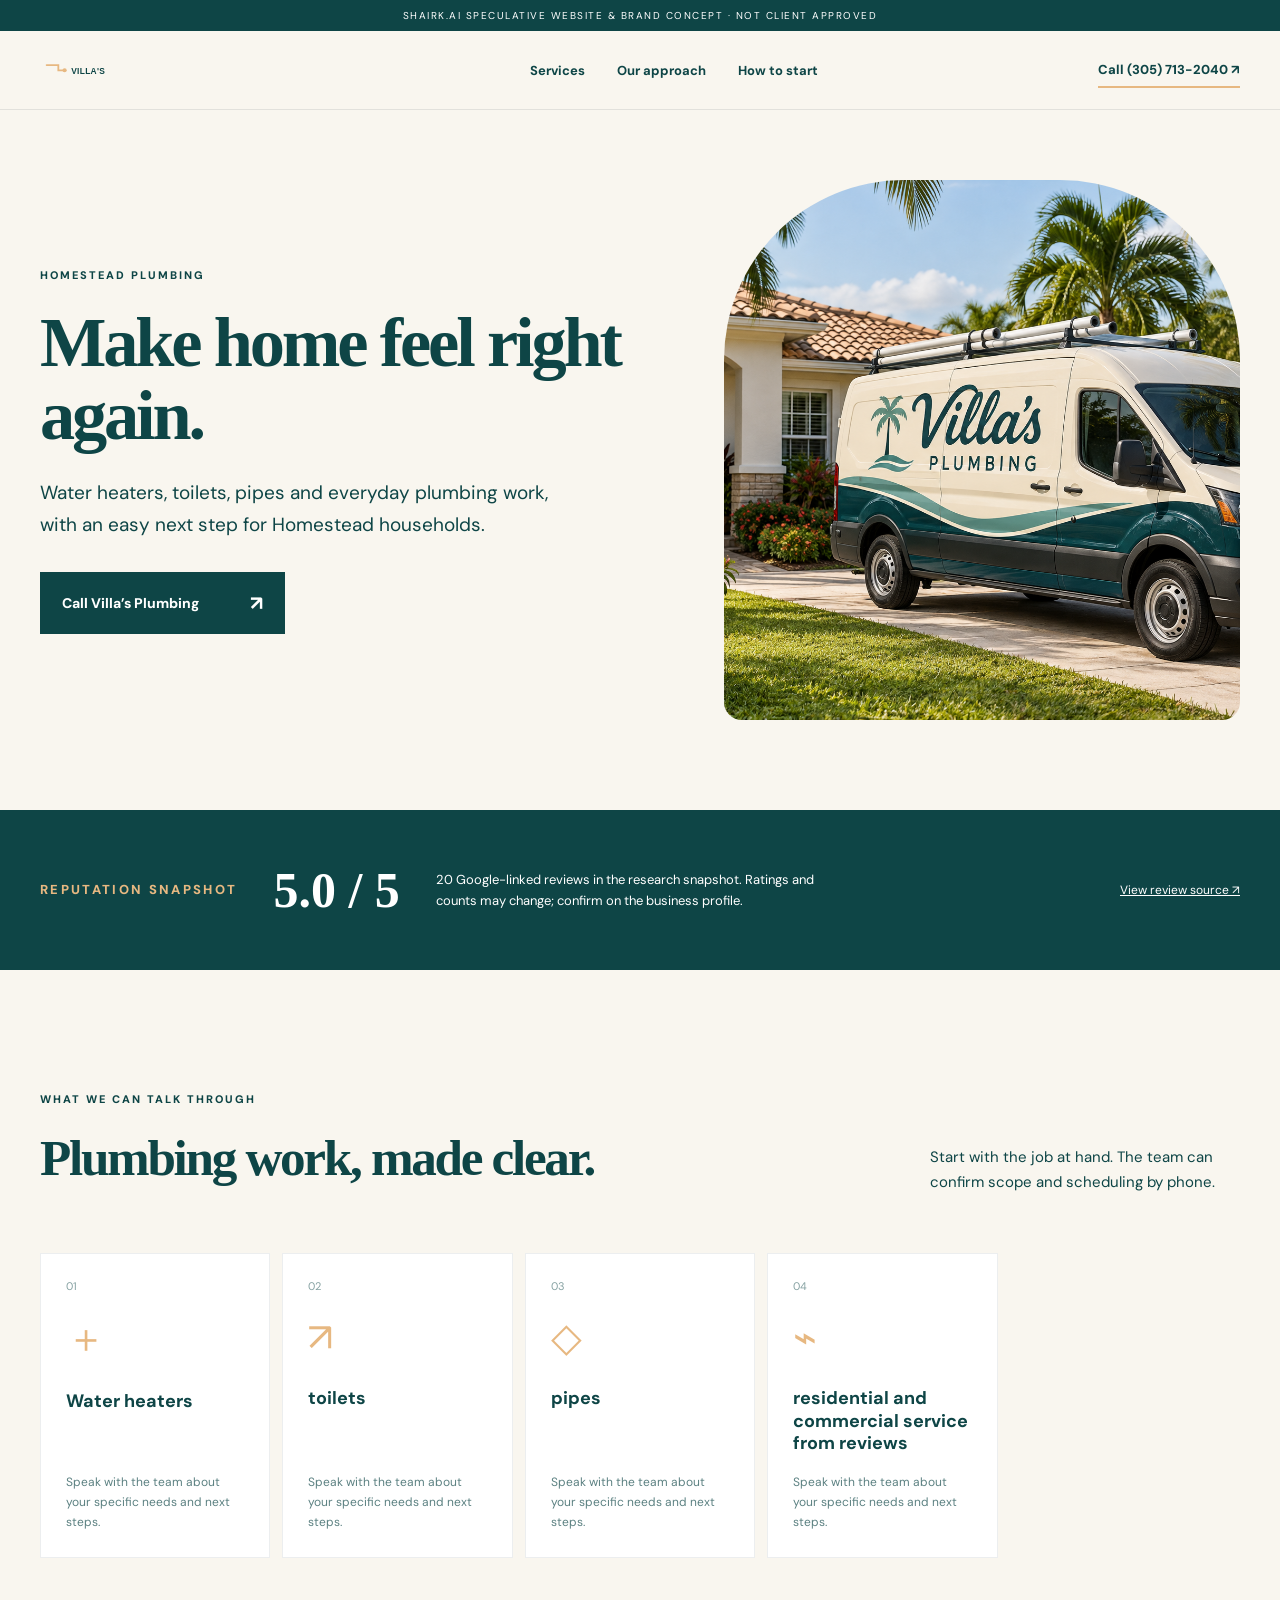
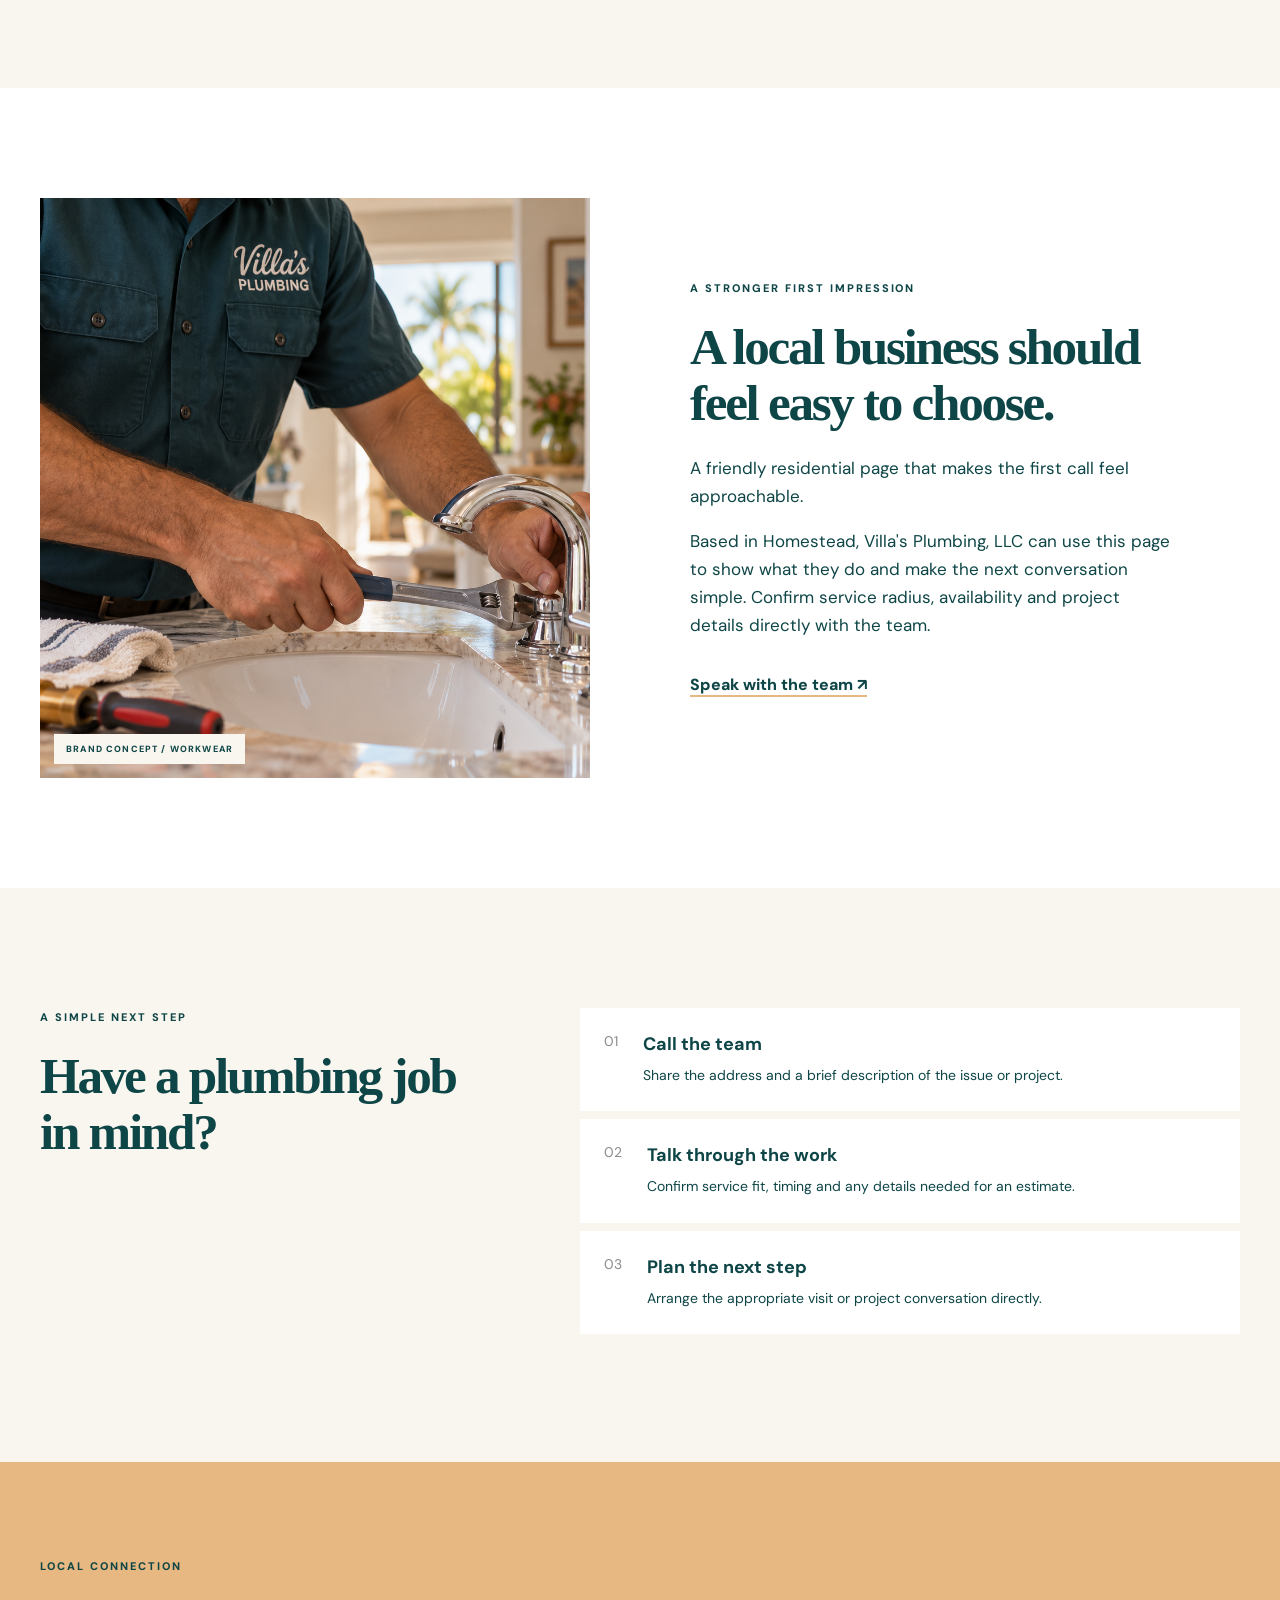
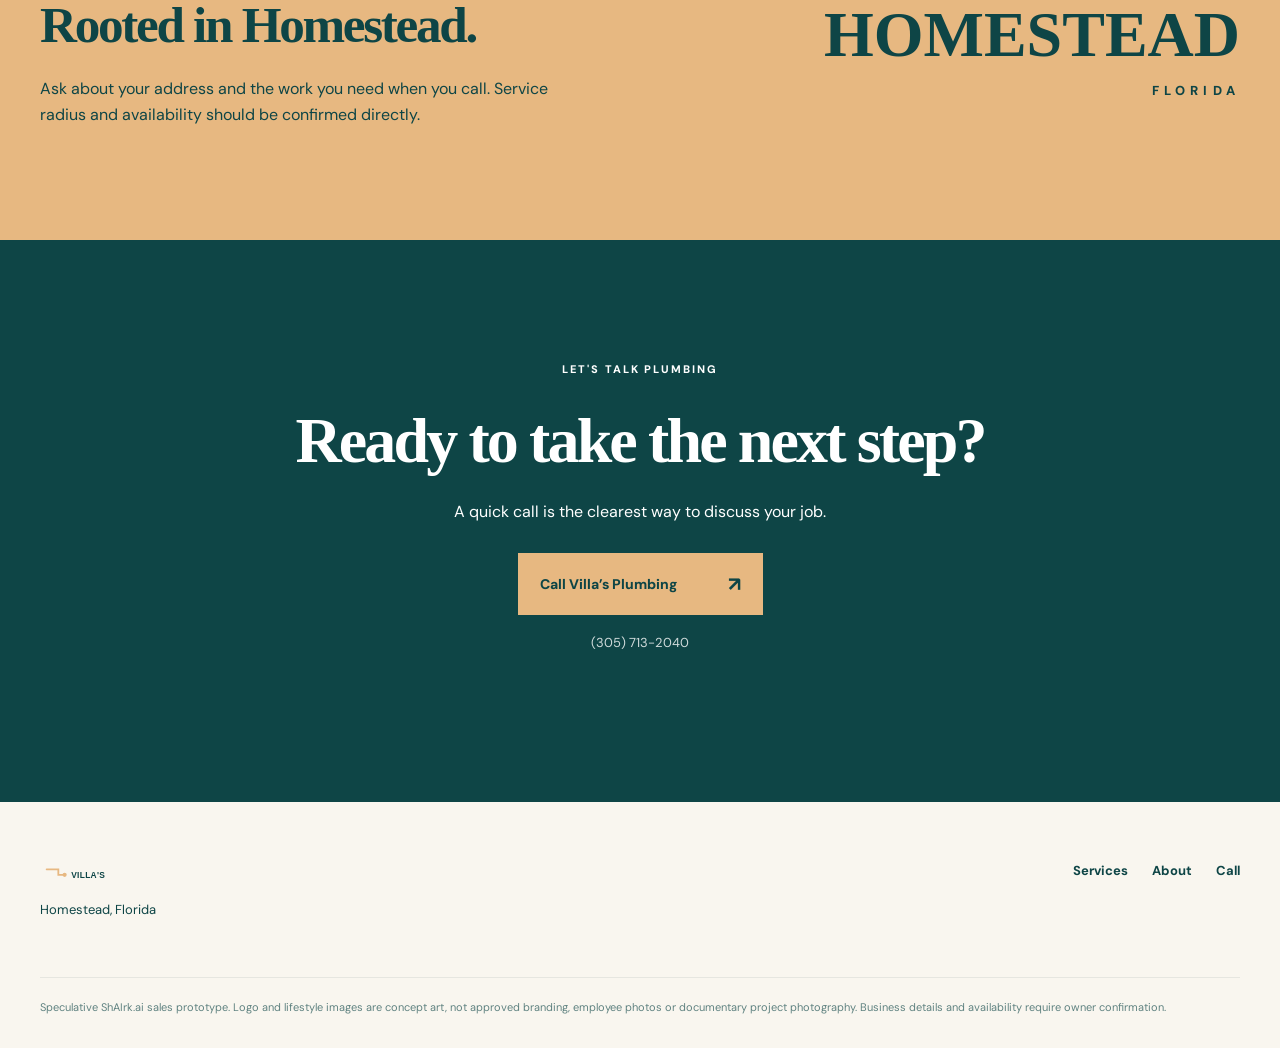
==== index.html @ b8423789 "Build speculative landing page prototype" ====
<!doctype html><html lang="en"><head><meta charset="utf-8"><meta name="viewport" content="width=device-width,initial-scale=1"><meta name="theme-color" content="#0e4546"><meta name="description" content="Concept landing page for Villa&#x27;s Plumbing, LLC: explore plumbing services and call (305) 713-2040."><title>Villa&#x27;s Plumbing, LLC | Plumbing in Homestead</title><link rel="icon" href="assets/favicon.svg" type="image/svg+xml"><link rel="stylesheet" href="styles.css"></head>
    <body class="style-9"><div class="concept-ribbon">SHAIRK.AI SPECULATIVE WEBSITE & BRAND CONCEPT · NOT CLIENT APPROVED</div><header class="site-header"><div class="wrap nav"><a class="brand" href="#top" aria-label="Villa&#x27;s Plumbing, LLC home"><img src="assets/logo-concept-a.svg" alt="Villa&#x27;s Plumbing, LLC concept logo"></a><nav aria-label="Main navigation"><a href="#services">Services</a><a href="#about">Our approach</a><a href="#process">How to start</a></nav><a class="nav-call" href="tel:+13057132040">Call (305) 713-2040 ↗</a></div></header><main id="top"><section class="hero wrap"><div class="hero-copy"><p class="eyebrow">HOMESTEAD PLUMBING</p><h1>Make home feel right again.</h1><p class="lead">Water heaters, toilets, pipes and everyday plumbing work, with an easy next step for Homestead households.</p><a class="button" href="tel:+13057132040">Call Villa’s Plumbing <span>↗</span></a></div><div class="hero-media rounded"><img src="assets/brand-vehicle.png" alt="Speculative branded service vehicle concept" loading="eager"></div></section><section class="review-band" aria-label="Reputation snapshot"><div class="wrap review-inner"><p class="eyebrow">REPUTATION SNAPSHOT</p><strong>5.0 / 5</strong><p>20 Google-linked reviews in the research snapshot. Ratings and counts may change; confirm on the business profile.</p><a href="https://reviews.birdeye.com/villas-plumbing-166861262921791" target="_blank" rel="noopener noreferrer">View review source ↗</a></div></section><section class="services wrap" id="services"><div class="section-heading"><div><p class="eyebrow">WHAT WE CAN TALK THROUGH</p><h2>Plumbing work, made clear.</h2></div><p>Start with the job at hand. The team can confirm scope and scheduling by phone.</p></div><div class="service-grid"><article class="service-card"><span class="service-index">01</span><span class="service-symbol" aria-hidden="true">＋</span><h3>Water heaters</h3><p>Speak with the team about your specific needs and next steps.</p></article><article class="service-card"><span class="service-index">02</span><span class="service-symbol" aria-hidden="true">↗</span><h3>toilets</h3><p>Speak with the team about your specific needs and next steps.</p></article><article class="service-card"><span class="service-index">03</span><span class="service-symbol" aria-hidden="true">◇</span><h3>pipes</h3><p>Speak with the team about your specific needs and next steps.</p></article><article class="service-card"><span class="service-index">04</span><span class="service-symbol" aria-hidden="true">⌁</span><h3>residential and commercial service from reviews</h3><p>Speak with the team about your specific needs and next steps.</p></article></div></section>
    <section class="story" id="about"><div class="wrap story-grid"><div class="story-media"><img src="assets/brand-workwear.png" alt="Speculative branded workwear concept" loading="lazy"><span class="caption">BRAND CONCEPT / WORKWEAR</span></div><div class="story-copy"><p class="eyebrow">A STRONGER FIRST IMPRESSION</p><h2>A local business should feel easy to choose.</h2><p>A friendly residential page that makes the first call feel approachable.</p><p>Based in Homestead, Villa&#x27;s Plumbing, LLC can use this page to show what they do and make the next conversation simple. Confirm service radius, availability and project details directly with the team.</p><a class="text-link" href="tel:+13057132040">Speak with the team ↗</a></div></div></section>
    <section class="process wrap process-alt" id="process"><div><p class="eyebrow">A SIMPLE NEXT STEP</p><h2>Have a plumbing job in mind?</h2></div><ol><li><span>01</span><div><strong>Call the team</strong><p>Share the address and a brief description of the issue or project.</p></div></li><li><span>02</span><div><strong>Talk through the work</strong><p>Confirm service fit, timing and any details needed for an estimate.</p></div></li><li><span>03</span><div><strong>Plan the next step</strong><p>Arrange the appropriate visit or project conversation directly.</p></div></li></ol></section><section class="area" id="area"><div class="wrap area-inner"><div><p class="eyebrow">LOCAL CONNECTION</p><h2>Rooted in Homestead.</h2><p>Ask about your address and the work you need when you call. Service radius and availability should be confirmed directly.</p></div><div class="area-mark">HOMESTEAD<span>FLORIDA</span></div></div></section><section class="final-cta"><div class="wrap"><p class="eyebrow">LET'S TALK PLUMBING</p><h2>Ready to take the next step?</h2><p>A quick call is the clearest way to discuss your job.</p><a class="button" href="tel:+13057132040">Call Villa’s Plumbing <span>↗</span></a><p class="phone-print">(305) 713-2040</p></div></section></main><footer><div class="wrap footer-grid"><div><img src="assets/logo-concept-a.svg" alt="Villa&#x27;s Plumbing, LLC concept logo"><p>Homestead, Florida</p></div><div><a href="#services">Services</a><a href="#about">About</a><a href="tel:+13057132040">Call</a></div></div><p class="disclaimer wrap">Speculative ShAIrk.ai sales prototype. Logo and lifestyle images are concept art, not approved branding, employee photos or documentary project photography. Business details and availability require owner confirmation.</p></footer><a class="mobile-call" href="tel:+13057132040">Call Villa’s Plumbing ↗</a></body></html>
---- styles.css ----
@import url('https://fonts.googleapis.com/css2?family=DM+Sans:wght@400;500;600;700;800&family=Manrope:wght@400;500;600;700;800&display=swap');
    :root{--ink:#0e4546;--accent:#e7b881;--paper:#f9f6ef;--font-head:Georgia;--font-body:'DM Sans',Arial,sans-serif}*{box-sizing:border-box}html{scroll-behavior:smooth}body{margin:0;color:var(--ink);background:var(--paper);font-family:var(--font-body)}a{color:inherit;text-decoration:none}img{display:block;max-width:100%}.wrap{width:min(1200px,calc(100% - 48px));margin:auto}.concept-ribbon{background:var(--ink);color:white;text-align:center;font-size:10px;letter-spacing:.15em;padding:9px 15px}.site-header{background:var(--paper);border-bottom:1px solid rgba(20,40,50,.1);position:sticky;top:0;z-index:20;backdrop-filter:blur(16px)}.nav{display:flex;align-items:center;justify-content:space-between;gap:28px;min-height:78px}.brand img{width:210px;max-height:52px}nav{display:flex;gap:32px;font-size:13px;font-weight:700}nav a:hover,.text-link:hover{text-decoration:underline}.nav-call{font-size:13px;font-weight:800;border-bottom:2px solid var(--accent);padding:8px 0;white-space:nowrap}.eyebrow{font-size:11px;letter-spacing:.18em;font-weight:800;text-transform:uppercase;margin:0 0 22px}h1,h2,h3,p{margin-top:0}h1,h2{font-family:var(--font-head);letter-spacing:-.045em}h1{font-size:clamp(48px,5.5vw,86px);line-height:1.03;margin:0 0 26px}h2{font-size:clamp(38px,4vw,60px);line-height:1.08;margin:0 0 24px}h3{font-size:21px;line-height:1.25}p{line-height:1.65}.hero{display:grid;grid-template-columns:1fr 1fr;gap:clamp(40px,6vw,90px);align-items:center;min-height:690px;padding-top:70px;padding-bottom:90px}.hero-copy{max-width:600px}.hero-copy .lead{font-size:19px;max-width:540px;margin-bottom:32px}.button{display:inline-flex;align-items:center;justify-content:space-between;gap:38px;background:var(--ink);color:white;font-weight:800;font-size:14px;padding:18px 22px;min-width:245px;transition:transform .2s,background .2s}.button:hover{transform:translateY(-3px);background:#263e50}.button span{font-size:20px}.hero-media{position:relative;min-width:0}.hero-media img{width:100%;height:540px;object-fit:cover}.caption{position:absolute;bottom:14px;left:14px;background:var(--paper);padding:9px 12px;font-size:9px;letter-spacing:.13em;font-weight:800}.rating{display:flex;gap:16px;align-items:center;margin-top:46px;padding-top:25px;border-top:1px solid rgba(30,40,40,.2)}.rating strong{font-size:30px;white-space:nowrap}.rating span{font-size:12px;line-height:1.4}.hero-stamp{position:absolute;right:-20px;bottom:-20px;background:var(--accent);width:140px;height:140px;border-radius:50%;display:grid;place-content:center;text-align:center;font-size:15px;font-weight:800;transform:rotate(10deg)}.review-band{background:var(--ink);color:white}.review-inner{display:flex;align-items:center;gap:36px;min-height:160px}.review-inner .eyebrow{margin:0;min-width:160px;color:var(--accent)}.review-inner strong{font-size:50px;font-family:var(--font-head);white-space:nowrap}.review-inner p{font-size:13px;max-width:390px;margin:0}.review-inner a{font-size:12px;text-decoration:underline;margin-left:auto;white-space:nowrap}.services{padding-top:120px;padding-bottom:130px}.section-heading{display:flex;justify-content:space-between;align-items:end;gap:40px;margin-bottom:44px}.section-heading>p{max-width:310px;font-size:15px}.service-grid{display:grid;grid-template-columns:repeat(5,1fr);gap:12px}.service-card{background:white;min-height:265px;padding:25px;display:flex;flex-direction:column;border:1px solid rgba(20,40,50,.08)}.service-index{font-size:11px;opacity:.5}.service-symbol{font-size:40px;color:var(--accent);margin:18px 0 24px}.service-card h3{font-size:18px;flex:1}.service-card p{font-size:12px;margin:0;opacity:.68}.story{background:white;padding:110px 0}.story-grid{display:grid;grid-template-columns:1fr 1fr;align-items:center;gap:100px}.story-media{position:relative}.story-media img{width:100%;height:580px;object-fit:cover}.story-copy{max-width:480px}.story-copy p:not(.eyebrow){font-size:17px}.text-link{display:inline-block;border-bottom:2px solid var(--accent);font-weight:800;margin-top:18px}.process{display:grid;grid-template-columns:1fr 1fr;gap:100px;padding-top:120px;padding-bottom:120px}.process ol{padding:0;margin:0;list-style:none}.process li{display:flex;gap:25px;padding:22px 0;border-top:1px solid rgba(20,40,50,.2)}.process li span{color:#8b8b8b;font-size:14px}.process li strong{font-size:18px}.process li p{font-size:14px;margin:8px 0 0}.area{background:var(--accent);padding:95px 0}.area-inner{display:flex;justify-content:space-between;align-items:center;gap:50px}.area-inner>div:first-child{max-width:540px}.area-mark{font-family:var(--font-head);font-size:clamp(35px,5vw,78px);font-weight:bold;line-height:1;text-align:right}.area-mark span{display:block;font:800 13px var(--font-body);letter-spacing:.4em;margin-top:15px}.final-cta{background:var(--ink);color:white;text-align:center;padding:120px 0}.final-cta h2{font-size:clamp(45px,5vw,75px)}.final-cta p{margin-bottom:28px}.final-cta .button{background:var(--accent);color:var(--ink)}.phone-print{font-size:13px;margin-top:17px;opacity:.8}footer{background:var(--paper);padding:60px 0 32px}.footer-grid{display:flex;justify-content:space-between;align-items:start}.footer-grid img{width:210px}.footer-grid p{font-size:13px;margin:12px 0}.footer-grid>div:last-child{display:flex;gap:24px;font-size:13px;font-weight:700}.disclaimer{border-top:1px solid rgba(20,40,50,.12);padding-top:20px;margin-top:45px;font-size:11px;opacity:.65}.mobile-call{display:none}
    .style-0 .hero-media img,.style-5 .hero-media img{border-radius:48% 48% 4px 4px}.style-1{background:#eaf6f5}.style-1 .hero{grid-template-columns:1.08fr .92fr}.style-1 .hero-media img{border-radius:4px 120px 4px 4px}.style-2 .hero{grid-template-columns:1.15fr .85fr}.style-2 .hero-media img{height:600px;clip-path:polygon(0 0,100% 0,100% 90%,8% 100%)}.style-3 .hero{background:var(--ink);color:white;width:100%;padding-left:max(24px,calc((100vw - 1200px)/2));padding-right:max(24px,calc((100vw - 1200px)/2))}.style-3 .hero .button{background:var(--accent);color:var(--ink)}.style-3 .hero-media img{border:14px solid white;transform:rotate(2deg)}.style-4 .hero-media img{border-radius:220px 220px 0 0}.style-4 .hero{grid-template-columns:.9fr 1.1fr}.style-5 .hero{grid-template-columns:1.05fr .95fr}.style-5 .hero-media img{border-radius:50% 50% 0 0}.style-6 .hero-media img{border-radius:50% 50% 8px 8px}.style-6 .services{background:var(--ink);color:white;width:100%;padding-left:max(24px,calc((100vw - 1200px)/2));padding-right:max(24px,calc((100vw - 1200px)/2))}.style-6 .service-card{color:var(--ink)}.style-7 .hero{grid-template-columns:1fr 1.1fr}.style-7 .hero-media img{border-radius:14px;box-shadow:20px 20px 0 var(--accent)}.style-8 .hero{background:var(--accent);width:100%;padding-left:max(24px,calc((100vw - 1200px)/2));padding-right:max(24px,calc((100vw - 1200px)/2))}.style-8 .hero-media img{border-radius:50%}.style-9 .hero-media img{border-radius:180px 180px 18px 18px}.style-9 .hero{grid-template-columns:1fr .85fr}.alternate .story-grid{direction:rtl}.alternate .story-grid>*{direction:ltr}.process-alt{grid-template-columns:.8fr 1.2fr}.process-alt li{background:white;margin-bottom:8px;padding:24px;border:0}
    @media(max-width:950px){nav{display:none}.service-grid{grid-template-columns:repeat(3,1fr)}.story-grid{gap:50px}.review-inner{flex-wrap:wrap;padding:28px 0;gap:16px}.review-inner a{margin-left:0}}
    @media(max-width:700px){.wrap{width:min(100% - 32px,560px)}.concept-ribbon{font-size:8px}.nav{min-height:68px}.brand img{width:150px}.nav-call{display:none}.hero,.style-1 .hero,.style-2 .hero,.style-3 .hero,.style-4 .hero,.style-5 .hero,.style-7 .hero,.style-8 .hero,.style-9 .hero{display:flex;flex-direction:column;align-items:stretch;gap:34px;min-height:0;padding-top:45px;padding-bottom:55px}.hero .hero-media{order:2}.hero .hero-copy{order:1}.hero-media img,.style-2 .hero-media img{height:350px}h1{font-size:clamp(42px,11vw,66px)}h2{font-size:38px}.hero-copy .lead{font-size:16px}.rating{margin-top:30px}.review-inner{display:grid;grid-template-columns:1fr 1fr}.review-inner .eyebrow{grid-column:span 2}.review-inner strong{font-size:40px}.review-inner p{font-size:11px}.review-inner a{grid-column:span 2}.services{padding-top:75px;padding-bottom:80px}.section-heading{display:block}.service-grid{grid-template-columns:1fr 1fr}.service-card{min-height:220px;padding:18px}.service-card h3{font-size:16px}.service-card p{font-size:11px}.story{padding:75px 0}.story-grid,.process{display:flex;flex-direction:column;gap:35px}.story-media img{height:360px}.process{padding-top:80px;padding-bottom:80px}.process ol{width:100%}.area{padding:65px 0}.area-inner{display:block}.area-mark{text-align:left;margin-top:40px}.final-cta{padding:85px 0}.footer-grid{display:block}.footer-grid>div:last-child{margin-top:25px}.mobile-call{display:block;position:fixed;bottom:0;left:0;width:100%;padding:17px;text-align:center;background:var(--accent);color:var(--ink);font-size:14px;font-weight:800;z-index:30;box-shadow:0 -4px 24px #0002}footer{padding-bottom:100px}}
    @media(max-width:420px){.service-grid{grid-template-columns:1fr}.service-card{min-height:170px}.hero-media img{height:290px}.hero-stamp{width:100px;height:100px;font-size:11px;right:0}}
    @media(prefers-reduced-motion:reduce){html{scroll-behavior:auto}.button{transition:none}}
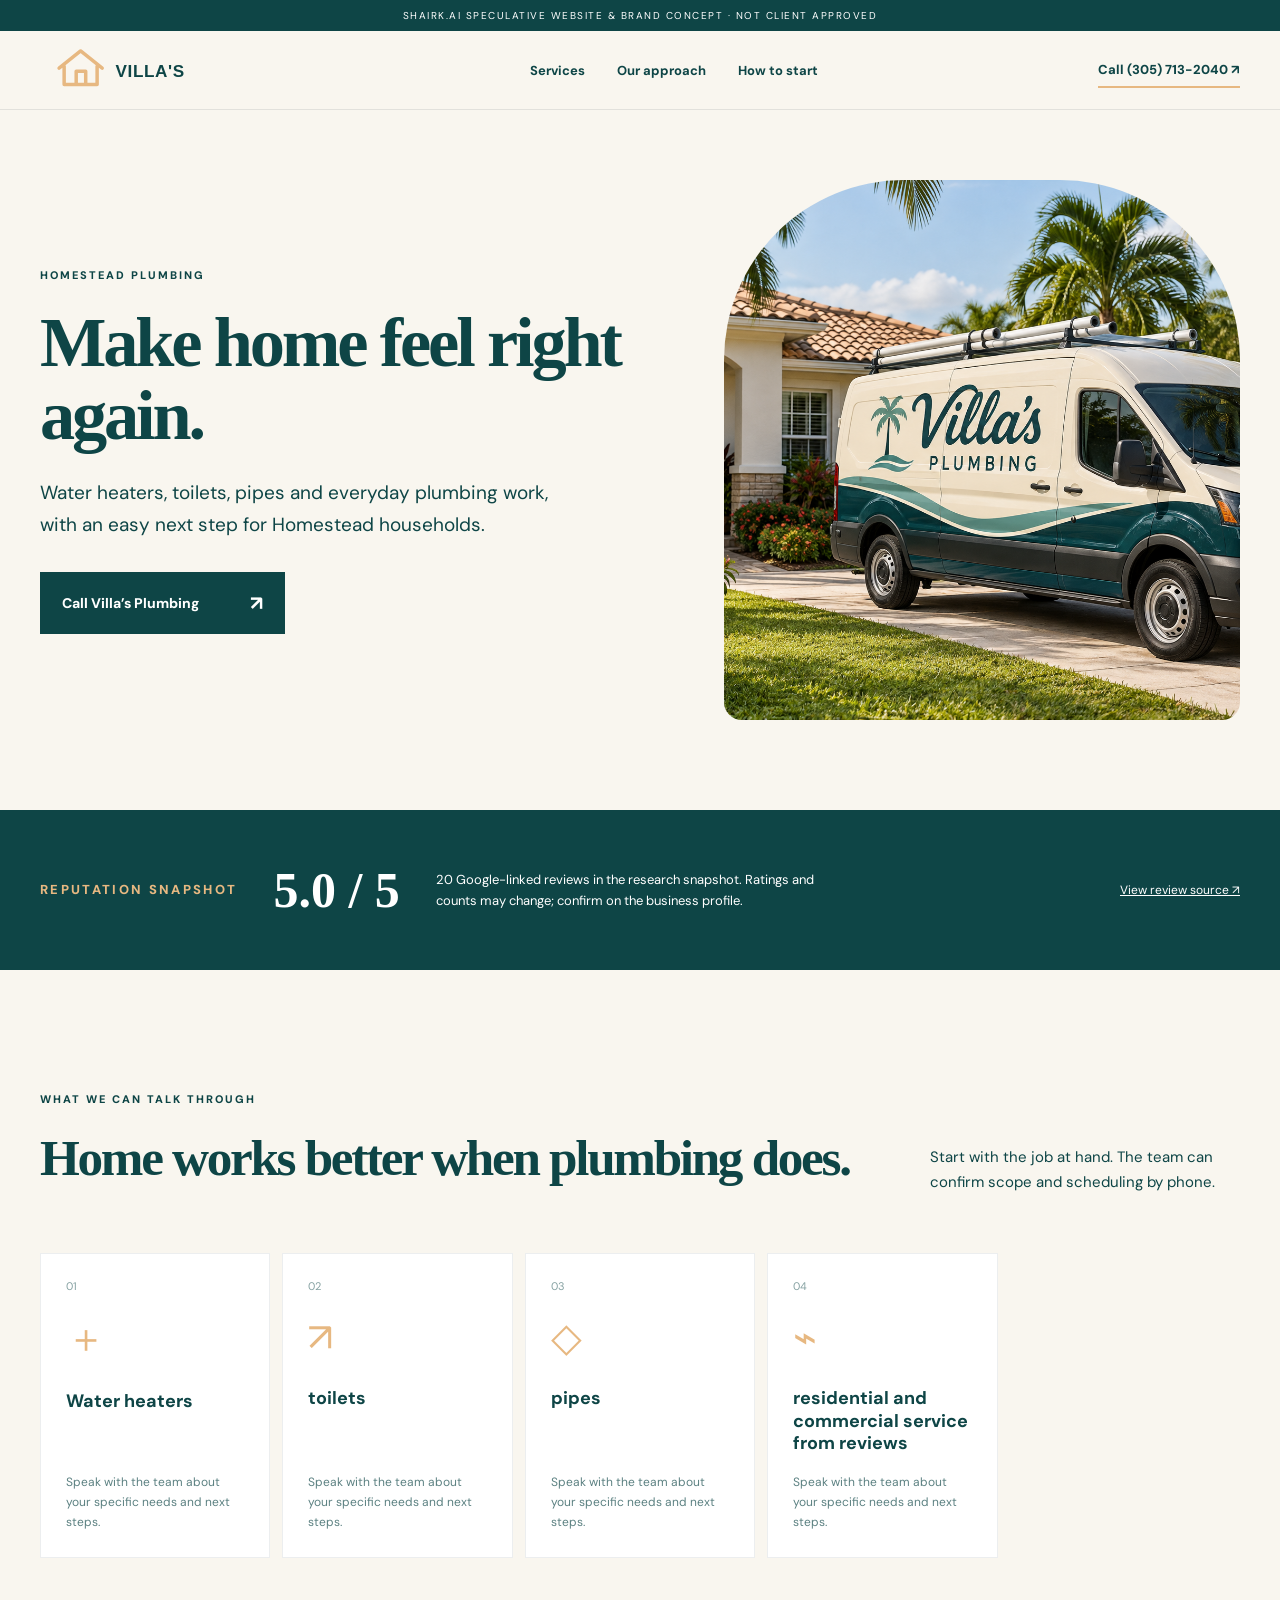
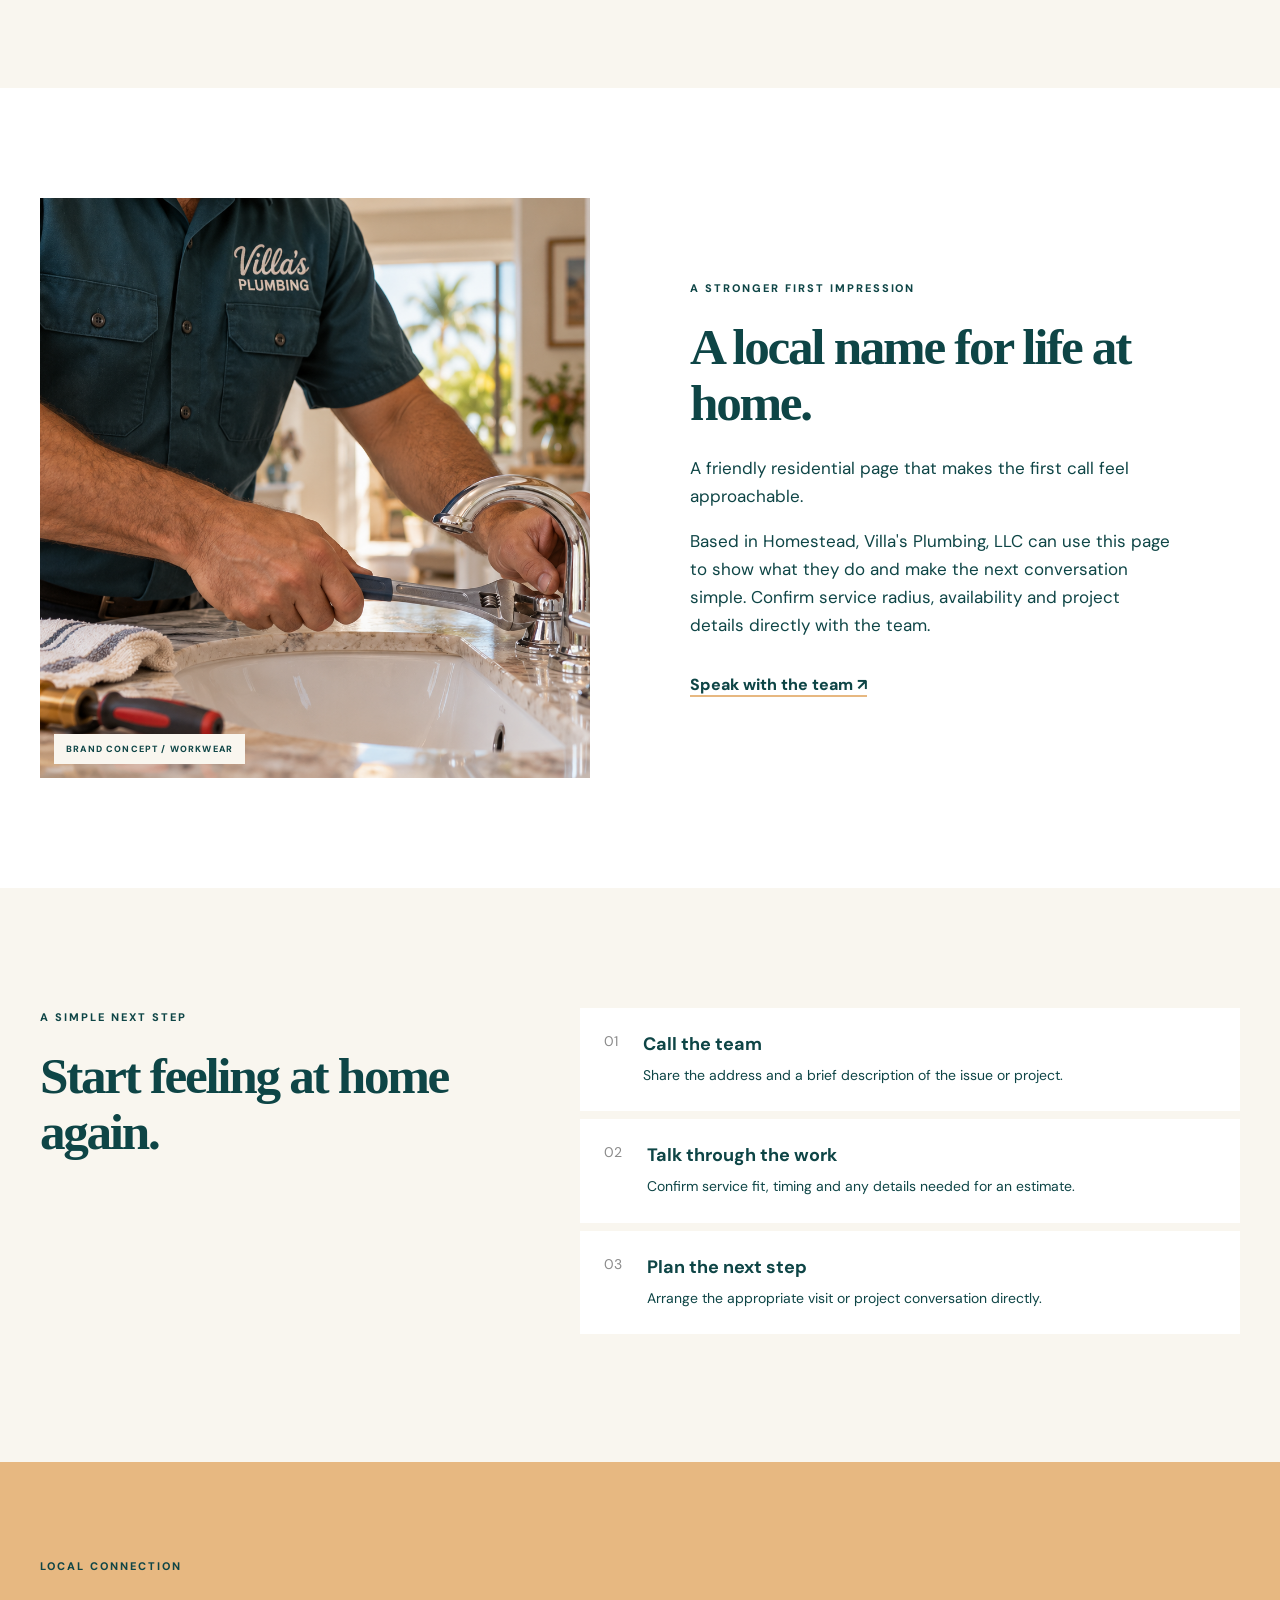
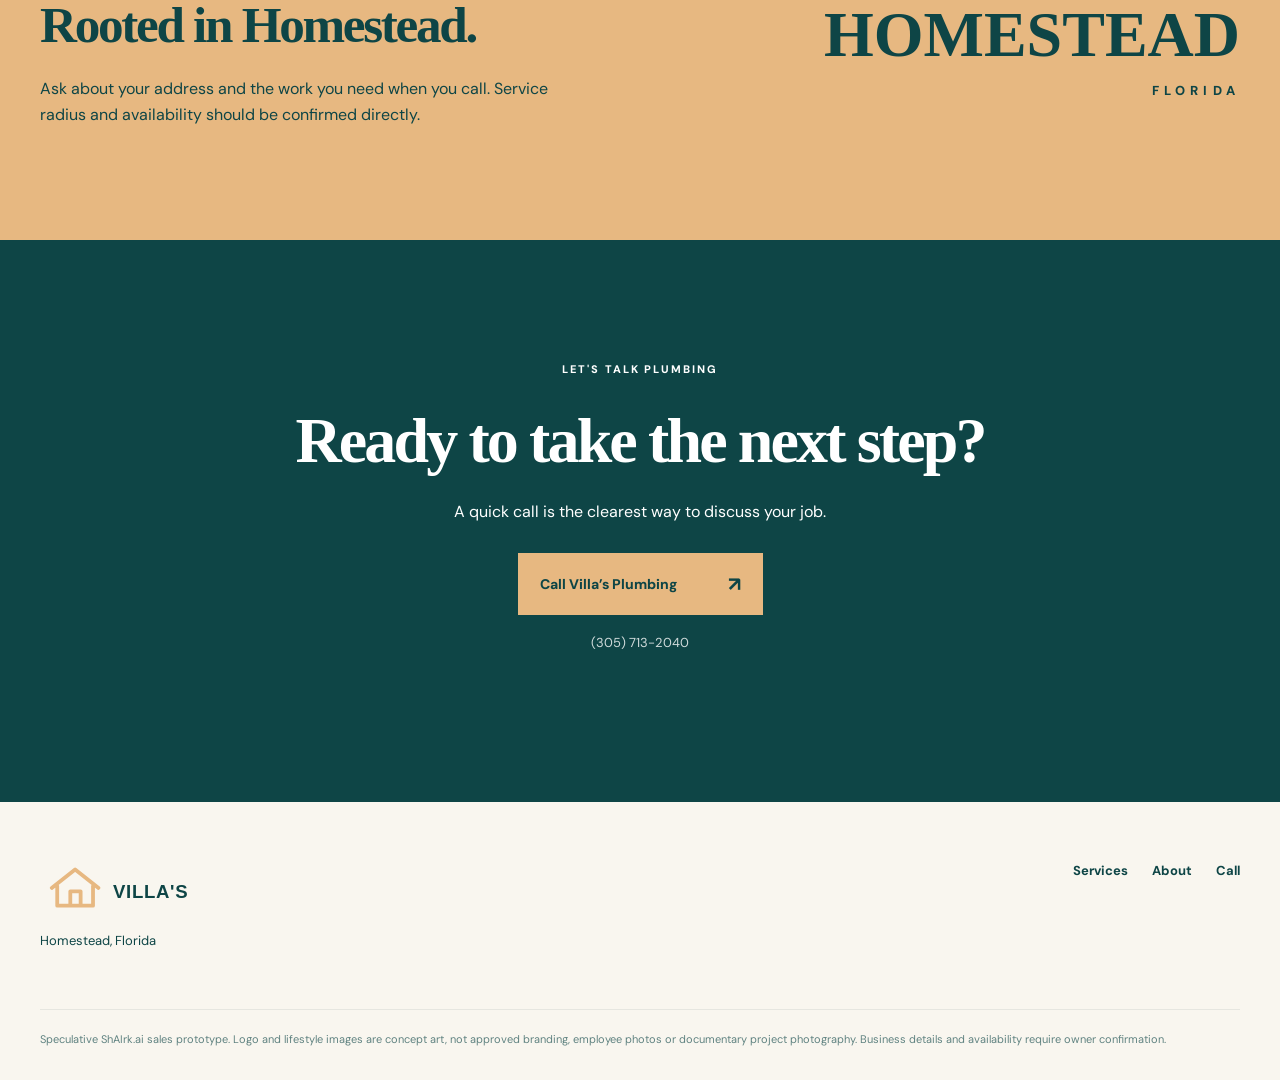
==== commit 907f83bf: "Polish brand directions and add logo review" ====
--- a/index.html
+++ b/index.html
@@ -1,4 +1,4 @@
 <!doctype html><html lang="en"><head><meta charset="utf-8"><meta name="viewport" content="width=device-width,initial-scale=1"><meta name="theme-color" content="#0e4546"><meta name="description" content="Concept landing page for Villa&#x27;s Plumbing, LLC: explore plumbing services and call (305) 713-2040."><title>Villa&#x27;s Plumbing, LLC | Plumbing in Homestead</title><link rel="icon" href="assets/favicon.svg" type="image/svg+xml"><link rel="stylesheet" href="styles.css"></head>
-    <body class="style-9"><div class="concept-ribbon">SHAIRK.AI SPECULATIVE WEBSITE & BRAND CONCEPT · NOT CLIENT APPROVED</div><header class="site-header"><div class="wrap nav"><a class="brand" href="#top" aria-label="Villa&#x27;s Plumbing, LLC home"><img src="assets/logo-concept-a.svg" alt="Villa&#x27;s Plumbing, LLC concept logo"></a><nav aria-label="Main navigation"><a href="#services">Services</a><a href="#about">Our approach</a><a href="#process">How to start</a></nav><a class="nav-call" href="tel:+13057132040">Call (305) 713-2040 ↗</a></div></header><main id="top"><section class="hero wrap"><div class="hero-copy"><p class="eyebrow">HOMESTEAD PLUMBING</p><h1>Make home feel right again.</h1><p class="lead">Water heaters, toilets, pipes and everyday plumbing work, with an easy next step for Homestead households.</p><a class="button" href="tel:+13057132040">Call Villa’s Plumbing <span>↗</span></a></div><div class="hero-media rounded"><img src="assets/brand-vehicle.png" alt="Speculative branded service vehicle concept" loading="eager"></div></section><section class="review-band" aria-label="Reputation snapshot"><div class="wrap review-inner"><p class="eyebrow">REPUTATION SNAPSHOT</p><strong>5.0 / 5</strong><p>20 Google-linked reviews in the research snapshot. Ratings and counts may change; confirm on the business profile.</p><a href="https://reviews.birdeye.com/villas-plumbing-166861262921791" target="_blank" rel="noopener noreferrer">View review source ↗</a></div></section><section class="services wrap" id="services"><div class="section-heading"><div><p class="eyebrow">WHAT WE CAN TALK THROUGH</p><h2>Plumbing work, made clear.</h2></div><p>Start with the job at hand. The team can confirm scope and scheduling by phone.</p></div><div class="service-grid"><article class="service-card"><span class="service-index">01</span><span class="service-symbol" aria-hidden="true">＋</span><h3>Water heaters</h3><p>Speak with the team about your specific needs and next steps.</p></article><article class="service-card"><span class="service-index">02</span><span class="service-symbol" aria-hidden="true">↗</span><h3>toilets</h3><p>Speak with the team about your specific needs and next steps.</p></article><article class="service-card"><span class="service-index">03</span><span class="service-symbol" aria-hidden="true">◇</span><h3>pipes</h3><p>Speak with the team about your specific needs and next steps.</p></article><article class="service-card"><span class="service-index">04</span><span class="service-symbol" aria-hidden="true">⌁</span><h3>residential and commercial service from reviews</h3><p>Speak with the team about your specific needs and next steps.</p></article></div></section>
-    <section class="story" id="about"><div class="wrap story-grid"><div class="story-media"><img src="assets/brand-workwear.png" alt="Speculative branded workwear concept" loading="lazy"><span class="caption">BRAND CONCEPT / WORKWEAR</span></div><div class="story-copy"><p class="eyebrow">A STRONGER FIRST IMPRESSION</p><h2>A local business should feel easy to choose.</h2><p>A friendly residential page that makes the first call feel approachable.</p><p>Based in Homestead, Villa&#x27;s Plumbing, LLC can use this page to show what they do and make the next conversation simple. Confirm service radius, availability and project details directly with the team.</p><a class="text-link" href="tel:+13057132040">Speak with the team ↗</a></div></div></section>
-    <section class="process wrap process-alt" id="process"><div><p class="eyebrow">A SIMPLE NEXT STEP</p><h2>Have a plumbing job in mind?</h2></div><ol><li><span>01</span><div><strong>Call the team</strong><p>Share the address and a brief description of the issue or project.</p></div></li><li><span>02</span><div><strong>Talk through the work</strong><p>Confirm service fit, timing and any details needed for an estimate.</p></div></li><li><span>03</span><div><strong>Plan the next step</strong><p>Arrange the appropriate visit or project conversation directly.</p></div></li></ol></section><section class="area" id="area"><div class="wrap area-inner"><div><p class="eyebrow">LOCAL CONNECTION</p><h2>Rooted in Homestead.</h2><p>Ask about your address and the work you need when you call. Service radius and availability should be confirmed directly.</p></div><div class="area-mark">HOMESTEAD<span>FLORIDA</span></div></div></section><section class="final-cta"><div class="wrap"><p class="eyebrow">LET'S TALK PLUMBING</p><h2>Ready to take the next step?</h2><p>A quick call is the clearest way to discuss your job.</p><a class="button" href="tel:+13057132040">Call Villa’s Plumbing <span>↗</span></a><p class="phone-print">(305) 713-2040</p></div></section></main><footer><div class="wrap footer-grid"><div><img src="assets/logo-concept-a.svg" alt="Villa&#x27;s Plumbing, LLC concept logo"><p>Homestead, Florida</p></div><div><a href="#services">Services</a><a href="#about">About</a><a href="tel:+13057132040">Call</a></div></div><p class="disclaimer wrap">Speculative ShAIrk.ai sales prototype. Logo and lifestyle images are concept art, not approved branding, employee photos or documentary project photography. Business details and availability require owner confirmation.</p></footer><a class="mobile-call" href="tel:+13057132040">Call Villa’s Plumbing ↗</a></body></html>+    <body class="style-9"><div class="concept-ribbon">SHAIRK.AI SPECULATIVE WEBSITE & BRAND CONCEPT · NOT CLIENT APPROVED</div><header class="site-header"><div class="wrap nav"><a class="brand" href="#top" aria-label="Villa&#x27;s Plumbing, LLC home"><img src="assets/logo-concept-a.svg" alt="Villa&#x27;s Plumbing, LLC concept logo"></a><nav aria-label="Main navigation"><a href="#services">Services</a><a href="#about">Our approach</a><a href="#process">How to start</a></nav><a class="nav-call" href="tel:+13057132040">Call (305) 713-2040 ↗</a></div></header><main id="top"><section class="hero wrap"><div class="hero-copy"><p class="eyebrow">HOMESTEAD PLUMBING</p><h1>Make home feel right again.</h1><p class="lead">Water heaters, toilets, pipes and everyday plumbing work, with an easy next step for Homestead households.</p><a class="button" href="tel:+13057132040">Call Villa’s Plumbing <span>↗</span></a></div><div class="hero-media rounded"><img src="assets/brand-vehicle.png" alt="Speculative branded service vehicle concept" loading="eager"></div></section><section class="review-band" aria-label="Reputation snapshot"><div class="wrap review-inner"><p class="eyebrow">REPUTATION SNAPSHOT</p><strong>5.0 / 5</strong><p>20 Google-linked reviews in the research snapshot. Ratings and counts may change; confirm on the business profile.</p><a href="https://reviews.birdeye.com/villas-plumbing-166861262921791" target="_blank" rel="noopener noreferrer">View review source ↗</a></div></section><section class="services wrap" id="services"><div class="section-heading"><div><p class="eyebrow">WHAT WE CAN TALK THROUGH</p><h2>Home works better when plumbing does.</h2></div><p>Start with the job at hand. The team can confirm scope and scheduling by phone.</p></div><div class="service-grid"><article class="service-card"><span class="service-index">01</span><span class="service-symbol" aria-hidden="true">＋</span><h3>Water heaters</h3><p>Speak with the team about your specific needs and next steps.</p></article><article class="service-card"><span class="service-index">02</span><span class="service-symbol" aria-hidden="true">↗</span><h3>toilets</h3><p>Speak with the team about your specific needs and next steps.</p></article><article class="service-card"><span class="service-index">03</span><span class="service-symbol" aria-hidden="true">◇</span><h3>pipes</h3><p>Speak with the team about your specific needs and next steps.</p></article><article class="service-card"><span class="service-index">04</span><span class="service-symbol" aria-hidden="true">⌁</span><h3>residential and commercial service from reviews</h3><p>Speak with the team about your specific needs and next steps.</p></article></div></section>
+    <section class="story" id="about"><div class="wrap story-grid"><div class="story-media"><img src="assets/brand-workwear.png" alt="Speculative branded workwear concept" loading="lazy"><span class="caption">BRAND CONCEPT / WORKWEAR</span></div><div class="story-copy"><p class="eyebrow">A STRONGER FIRST IMPRESSION</p><h2>A local name for life at home.</h2><p>A friendly residential page that makes the first call feel approachable.</p><p>Based in Homestead, Villa&#x27;s Plumbing, LLC can use this page to show what they do and make the next conversation simple. Confirm service radius, availability and project details directly with the team.</p><a class="text-link" href="tel:+13057132040">Speak with the team ↗</a></div></div></section>
+    <section class="process wrap process-alt" id="process"><div><p class="eyebrow">A SIMPLE NEXT STEP</p><h2>Start feeling at home again.</h2></div><ol><li><span>01</span><div><strong>Call the team</strong><p>Share the address and a brief description of the issue or project.</p></div></li><li><span>02</span><div><strong>Talk through the work</strong><p>Confirm service fit, timing and any details needed for an estimate.</p></div></li><li><span>03</span><div><strong>Plan the next step</strong><p>Arrange the appropriate visit or project conversation directly.</p></div></li></ol></section><section class="area" id="area"><div class="wrap area-inner"><div><p class="eyebrow">LOCAL CONNECTION</p><h2>Rooted in Homestead.</h2><p>Ask about your address and the work you need when you call. Service radius and availability should be confirmed directly.</p></div><div class="area-mark">HOMESTEAD<span>FLORIDA</span></div></div></section><section class="final-cta"><div class="wrap"><p class="eyebrow">LET'S TALK PLUMBING</p><h2>Ready to take the next step?</h2><p>A quick call is the clearest way to discuss your job.</p><a class="button" href="tel:+13057132040">Call Villa’s Plumbing <span>↗</span></a><p class="phone-print">(305) 713-2040</p></div></section></main><footer><div class="wrap footer-grid"><div><img src="assets/logo-concept-a.svg" alt="Villa&#x27;s Plumbing, LLC concept logo"><p>Homestead, Florida</p></div><div><a href="#services">Services</a><a href="#about">About</a><a href="tel:+13057132040">Call</a></div></div><p class="disclaimer wrap">Speculative ShAIrk.ai sales prototype. Logo and lifestyle images are concept art, not approved branding, employee photos or documentary project photography. Business details and availability require owner confirmation.</p></footer><a class="mobile-call" href="tel:+13057132040">Call Villa’s Plumbing ↗</a></body></html>
